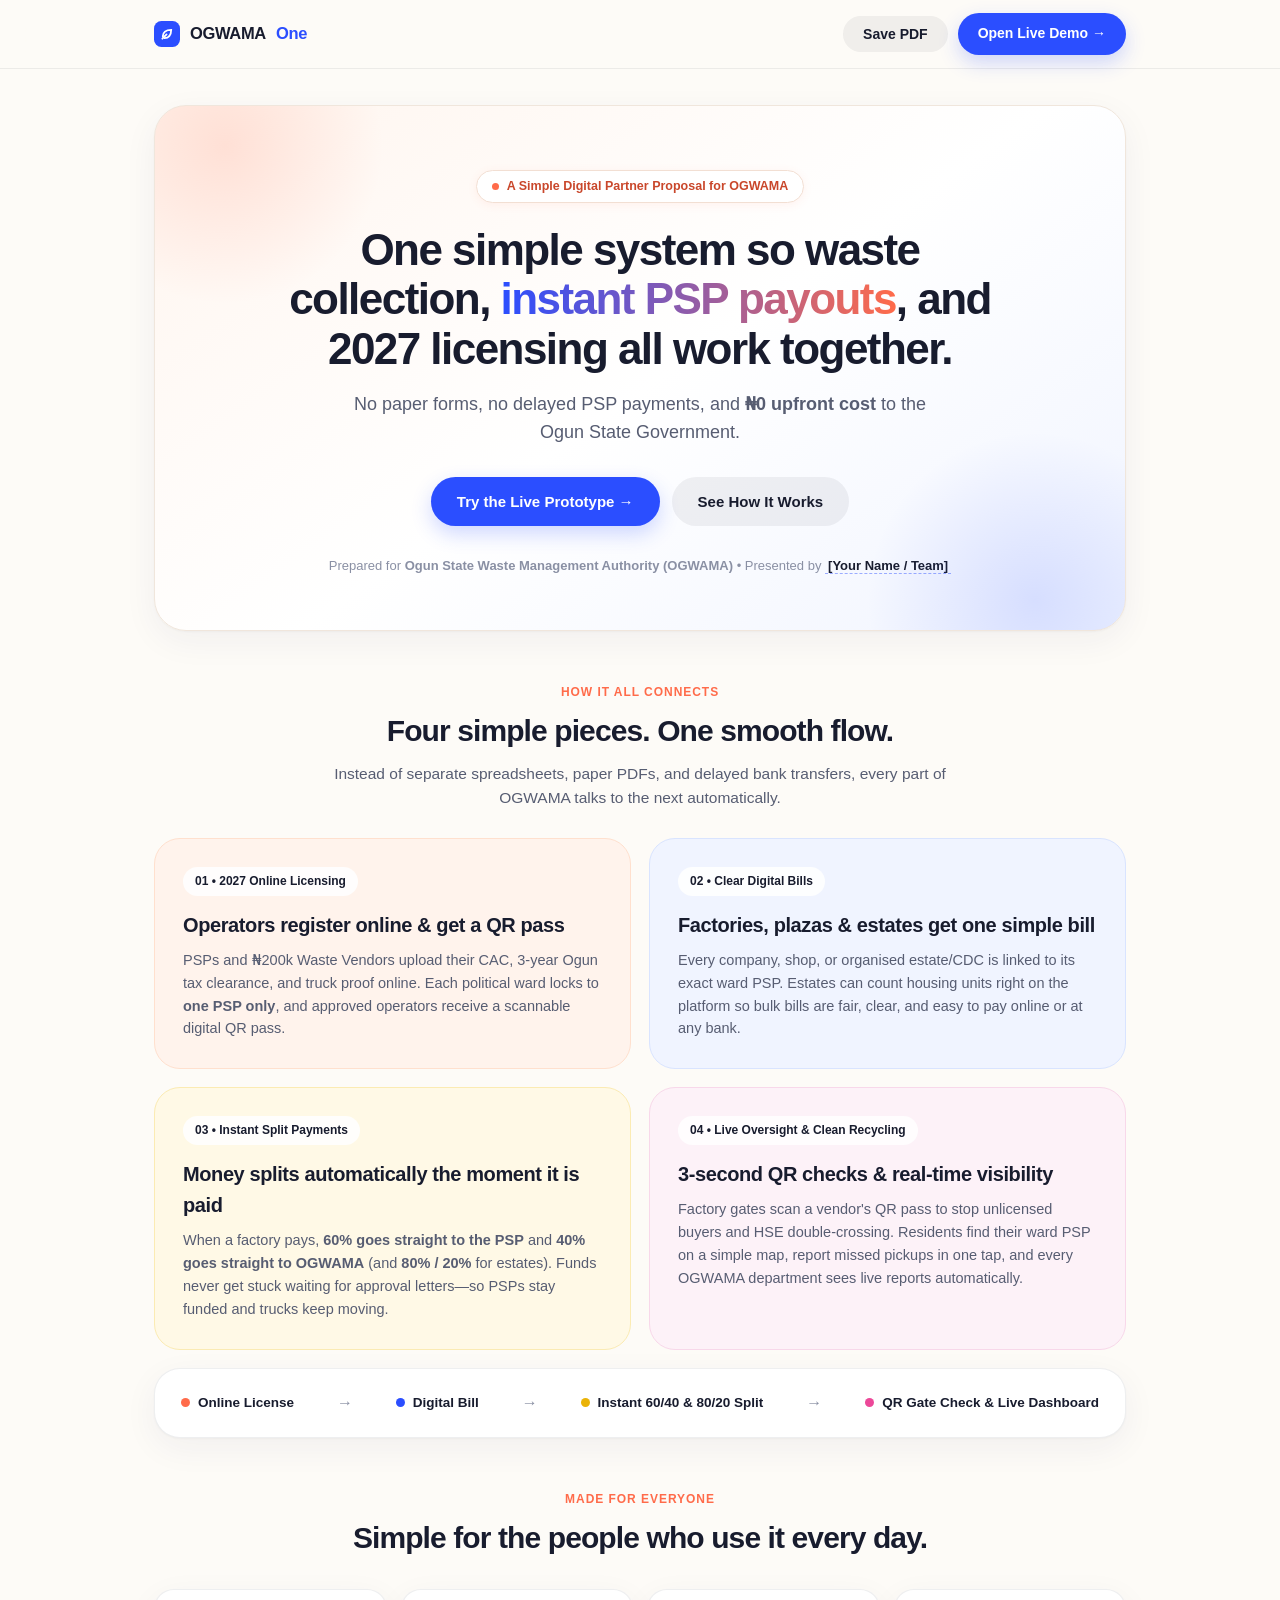
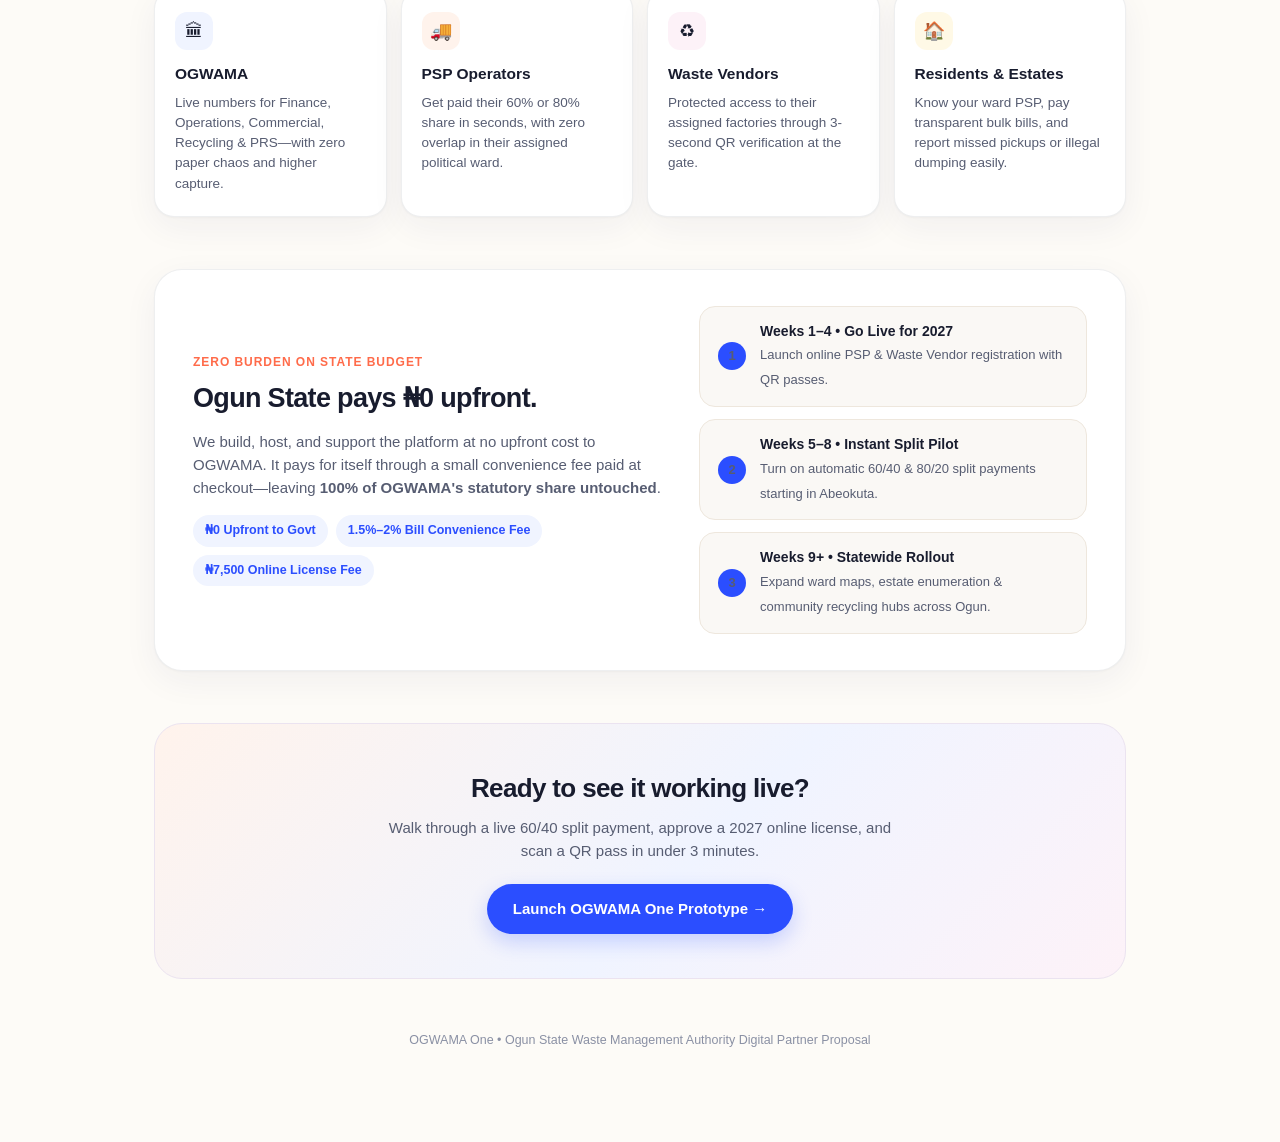
==== proposal/OGWAMA-Digital-Transformation-Proposal.html @ 299106e5 "Initial commit: OGWAMA One proposal website and interactive prototype" ====
<!DOCTYPE html>
<html lang="en">
<head>
  <meta charset="UTF-8" />
  <meta name="viewport" content="width=device-width, initial-scale=1.0" />
  <title>OGWAMA One — A Simpler Way Forward</title>
  <style>
    :root {
      --bg: #fdfbf7;
      --surface: #ffffff;
      --ink: #181c2e;
      --ink-2: #575d72;
      --ink-3: #8a90a4;
      --primary: #2b4eff;
      --primary-hover: #1e3ce0;
      --coral: #ff6b4a;
      --peach-bg: #fff3ec;
      --peach-border: #ffe0ce;
      --indigo-bg: #f0f4ff;
      --indigo-border: #d9e4ff;
      --honey-bg: #fff9e6;
      --honey-border: #fbebb3;
      --blush-bg: #fdf2f8;
      --blush-border: #f8d8ea;
      --hairline: rgba(24, 28, 46, 0.07);
      --radius-xl: 26px;
      --radius-lg: 20px;
      --radius-pill: 999px;
      --shadow-soft: 0 10px 34px rgba(30, 41, 82, 0.055), 0 1px 2px rgba(24, 28, 46, 0.03);
    }

    * { box-sizing: border-box; margin: 0; padding: 0; }
    html { scroll-behavior: smooth; }

    body {
      font-family: -apple-system, BlinkMacSystemFont, "SF Pro Display", "SF Pro Text", "Segoe UI", Roboto, Helvetica, Arial, sans-serif;
      background: var(--bg);
      color: var(--ink);
      line-height: 1.55;
      -webkit-font-smoothing: antialiased;
    }

    /* LIGHT GLASS TOP BAR */
    .topbar {
      position: sticky;
      top: 0;
      z-index: 40;
      background: rgba(253, 251, 247, 0.84);
      backdrop-filter: saturate(180%) blur(18px);
      -webkit-backdrop-filter: saturate(180%) blur(18px);
      border-bottom: 1px solid var(--hairline);
    }
    .topbar-inner {
      max-width: 1020px;
      margin: 0 auto;
      padding: 13px 24px;
      display: flex;
      align-items: center;
      justify-content: space-between;
      gap: 14px;
    }
    .brand {
      display: inline-flex;
      align-items: center;
      gap: 10px;
      text-decoration: none;
      color: var(--ink);
      font-weight: 700;
      font-size: 16.5px;
      letter-spacing: -0.02em;
    }
    .brand span { color: var(--primary); font-weight: 600; }
    .top-actions { display: flex; align-items: center; gap: 10px; }

    .btn {
      display: inline-flex;
      align-items: center;
      justify-content: center;
      gap: 8px;
      border: none;
      border-radius: var(--radius-pill);
      padding: 10px 20px;
      font-family: inherit;
      font-size: 14px;
      font-weight: 600;
      text-decoration: none;
      cursor: pointer;
      transition: transform 0.14s ease, background 0.15s ease, box-shadow 0.15s ease;
    }
    .btn:hover { transform: translateY(-1px); }
    .btn-primary {
      background: var(--primary);
      color: #fff;
      box-shadow: 0 8px 20px rgba(43, 78, 255, 0.22);
    }
    .btn-primary:hover { background: var(--primary-hover); }
    .btn-soft {
      background: rgba(24, 28, 46, 0.06);
      color: var(--ink);
    }
    .btn-soft:hover { background: rgba(24, 28, 46, 0.11); }
    .btn-lg { padding: 13px 26px; font-size: 15px; }

    /* MAIN WRAP */
    .wrap {
      max-width: 1020px;
      margin: 0 auto;
      padding: 36px 24px 80px;
      display: flex;
      flex-direction: column;
      gap: 52px;
    }

    /* WELCOMING WARM HERO */
    .hero {
      position: relative;
      background: linear-gradient(145deg, #fff5ee 0%, #ffffff 52%, #f0f4ff 100%);
      border: 1px solid #f0e6dc;
      border-radius: 32px;
      padding: 64px 52px 54px;
      text-align: center;
      overflow: hidden;
      box-shadow: var(--shadow-soft);
    }
    .hero::before, .hero::after {
      content: "";
      position: absolute;
      border-radius: 50%;
      pointer-events: none;
    }
    .hero::before {
      width: 320px; height: 320px;
      top: -120px; left: -90px;
      background: radial-gradient(circle, rgba(255, 107, 74, 0.16), transparent 70%);
    }
    .hero::after {
      width: 340px; height: 340px;
      bottom: -140px; right: -80px;
      background: radial-gradient(circle, rgba(43, 78, 255, 0.14), transparent 70%);
    }

    .welcome-pill {
      display: inline-flex;
      align-items: center;
      gap: 8px;
      background: #ffffff;
      border: 1px solid #f2dfd3;
      color: #c9472b;
      font-size: 12.5px;
      font-weight: 600;
      padding: 6px 15px;
      border-radius: var(--radius-pill);
      margin-bottom: 22px;
      box-shadow: 0 2px 10px rgba(255, 107, 74, 0.08);
    }
    .welcome-dot {
      width: 7px; height: 7px; border-radius: 50%; background: var(--coral);
    }

    .hero h1 {
      font-size: 44px;
      line-height: 1.12;
      font-weight: 700;
      letter-spacing: -0.035em;
      max-width: 720px;
      margin: 0 auto 18px;
      color: var(--ink);
    }
    .hero h1 em {
      font-style: normal;
      background: linear-gradient(90deg, #2b4eff, #ff6b4a);
      -webkit-background-clip: text;
      background-clip: text;
      color: transparent;
    }
    .hero-sub {
      font-size: 18px;
      color: var(--ink-2);
      max-width: 600px;
      margin: 0 auto 30px;
      line-height: 1.55;
    }
    .hero-cta {
      display: flex;
      justify-content: center;
      gap: 12px;
      flex-wrap: wrap;
      margin-bottom: 30px;
    }
    .hero-note {
      font-size: 13px;
      color: var(--ink-3);
    }
    .editable {
      color: var(--ink);
      font-weight: 600;
      border-bottom: 1px dashed rgba(43, 78, 255, 0.45);
      padding: 0 3px;
      cursor: text;
    }

    /* SECTION HEADERS */
    .sec-head {
      text-align: center;
      max-width: 620px;
      margin: 0 auto 28px;
    }
    .sec-kicker {
      font-size: 12px;
      font-weight: 700;
      text-transform: uppercase;
      letter-spacing: 0.08em;
      color: var(--coral);
      margin-bottom: 6px;
    }
    .sec-head h2 {
      font-size: 30px;
      font-weight: 700;
      letter-spacing: -0.03em;
      color: var(--ink);
      margin-bottom: 8px;
    }
    .sec-head p {
      font-size: 15.5px;
      color: var(--ink-2);
    }

    /* 4-STEP CONNECTED STORY */
    .story-grid {
      display: grid;
      grid-template-columns: repeat(2, 1fr);
      gap: 18px;
    }
    .story-card {
      border-radius: var(--radius-xl);
      padding: 28px;
      border: 1px solid transparent;
      transition: transform 0.18s ease, box-shadow 0.18s ease;
    }
    .story-card:hover {
      transform: translateY(-3px);
      box-shadow: var(--shadow-soft);
    }
    .story-card.peach { background: var(--peach-bg); border-color: var(--peach-border); }
    .story-card.indigo { background: var(--indigo-bg); border-color: var(--indigo-border); }
    .story-card.honey { background: var(--honey-bg); border-color: var(--honey-border); }
    .story-card.blush { background: var(--blush-bg); border-color: var(--blush-border); }

    .step-badge {
      display: inline-flex;
      align-items: center;
      gap: 8px;
      background: rgba(255, 255, 255, 0.88);
      padding: 5px 12px;
      border-radius: var(--radius-pill);
      font-size: 12px;
      font-weight: 700;
      color: var(--ink);
      margin-bottom: 14px;
    }
    .story-card h3 {
      font-size: 20px;
      font-weight: 700;
      letter-spacing: -0.02em;
      margin-bottom: 8px;
      color: var(--ink);
    }
    .story-card p {
      font-size: 14.5px;
      color: var(--ink-2);
      line-height: 1.58;
    }

    /* CONNECTED LOOP STRIP */
    .loop-strip {
      background: var(--surface);
      border: 1px solid var(--hairline);
      border-radius: var(--radius-xl);
      padding: 22px 26px;
      box-shadow: var(--shadow-soft);
      display: flex;
      align-items: center;
      justify-content: space-between;
      gap: 12px;
      flex-wrap: wrap;
      margin-top: 18px;
    }
    .loop-node {
      font-size: 13.5px;
      font-weight: 600;
      color: var(--ink);
      display: inline-flex;
      align-items: center;
      gap: 8px;
    }
    .loop-dot {
      width: 9px; height: 9px; border-radius: 50%;
    }
    .loop-arrow { color: var(--ink-3); font-weight: 700; }

    /* EVERYONE WINS */
    .win-grid {
      display: grid;
      grid-template-columns: repeat(4, 1fr);
      gap: 14px;
    }
    .win-card {
      background: var(--surface);
      border: 1px solid var(--hairline);
      border-radius: var(--radius-lg);
      padding: 22px 20px;
      box-shadow: var(--shadow-soft);
    }
    .win-icon {
      width: 38px;
      height: 38px;
      border-radius: 12px;
      display: inline-flex;
      align-items: center;
      justify-content: center;
      margin-bottom: 12px;
      font-size: 18px;
    }
    .win-card h4 {
      font-size: 15.5px;
      font-weight: 700;
      margin-bottom: 6px;
      color: var(--ink);
    }
    .win-card p {
      font-size: 13.5px;
      color: var(--ink-2);
      line-height: 1.5;
    }

    /* ZERO COST + SIMPLE START */
    .funding-box {
      background: var(--surface);
      border: 1px solid var(--hairline);
      border-radius: 28px;
      padding: 36px 38px;
      box-shadow: var(--shadow-soft);
      display: grid;
      grid-template-columns: 1.1fr 0.9fr;
      gap: 32px;
      align-items: center;
    }
    .funding-box h2 {
      font-size: 27px;
      font-weight: 700;
      letter-spacing: -0.025em;
      margin-bottom: 10px;
    }
    .funding-box p {
      font-size: 15px;
      color: var(--ink-2);
      margin-bottom: 16px;
    }
    .mini-pills {
      display: flex;
      flex-wrap: wrap;
      gap: 8px;
    }
    .mini-pill {
      background: var(--indigo-bg);
      color: var(--primary);
      font-size: 12.5px;
      font-weight: 600;
      padding: 6px 12px;
      border-radius: var(--radius-pill);
    }

    .steps-stack {
      display: flex;
      flex-direction: column;
      gap: 12px;
    }
    .start-row {
      background: #faf8f5;
      border: 1px solid #eee7dd;
      border-radius: 16px;
      padding: 14px 18px;
      display: flex;
      align-items: center;
      gap: 14px;
    }
    .start-num {
      width: 28px; height: 28px;
      border-radius: 50%;
      background: var(--primary);
      color: #fff;
      font-size: 12.5px;
      font-weight: 700;
      display: inline-flex;
      align-items: center;
      justify-content: center;
      flex-shrink: 0;
    }
    .start-row strong { display: block; font-size: 14px; color: var(--ink); }
    .start-row span { font-size: 13px; color: var(--ink-2); }

    /* WARM CLOSING CTA */
    .closing {
      text-align: center;
      background: linear-gradient(135deg, #fff3ec 0%, #f0f4ff 55%, #fdf2f8 100%);
      border: 1px solid #ebe3f0;
      border-radius: 28px;
      padding: 44px 32px;
    }
    .closing h2 {
      font-size: 26px;
      font-weight: 700;
      letter-spacing: -0.025em;
      margin-bottom: 8px;
    }
    .closing p {
      font-size: 15px;
      color: var(--ink-2);
      max-width: 520px;
      margin: 0 auto 22px;
    }

    .footer {
      text-align: center;
      font-size: 12.5px;
      color: var(--ink-3);
      padding-bottom: 12px;
    }

    @media (max-width: 860px) {
      .hero { padding: 44px 24px; }
      .hero h1 { font-size: 32px; }
      .story-grid, .win-grid, .funding-box { grid-template-columns: 1fr; }
      .loop-strip { justify-content: center; }
    }

    @media print {
      .topbar, .hero-cta, .closing .btn { display: none !important; }
      body { background: #fff; }
      .wrap { padding: 12px; gap: 24px; }
      .hero, .story-card, .closing, .start-row, .mini-pill {
        -webkit-print-color-adjust: exact;
        print-color-adjust: exact;
      }
    }
  </style>
</head>
<body>

  <!-- LIGHT MINIMAL NAV -->
  <header class="topbar">
    <div class="topbar-inner">
      <a href="#top" class="brand">
        <svg width="26" height="26" viewBox="0 0 28 28" fill="none" aria-hidden="true">
          <rect width="28" height="28" rx="8" fill="#2B4EFF"/>
          <path d="M9.5 16.5C9.5 12.6 12.6 9.5 18.5 9.5C18.5 15.4 15.4 18.5 11.5 18.5" stroke="#fff" stroke-width="2" stroke-linecap="round"/>
          <path d="M9 19L13.5 14.5" stroke="#fff" stroke-width="2" stroke-linecap="round"/>
        </svg>
        OGWAMA <span>One</span>
      </a>
      <div class="top-actions">
        <button class="btn btn-soft" onclick="window.print()">Save PDF</button>
        <a class="btn btn-primary" href="../prototype/index.html">Open Live Demo &rarr;</a>
      </div>
    </div>
  </header>

  <main class="wrap" id="top">

    <!-- 1. WARM WELCOMING HERO -->
    <section class="hero">
      <div class="welcome-pill">
        <span class="welcome-dot"></span>
        A Simple Digital Partner Proposal for OGWAMA
      </div>
      <h1>One simple system so waste collection, <em>instant PSP payouts</em>, and 2027 licensing all work together.</h1>
      <p class="hero-sub">
        No paper forms, no delayed PSP payments, and <strong>&#8358;0 upfront cost</strong> to the Ogun State Government.
      </p>
      <div class="hero-cta">
        <a class="btn btn-primary btn-lg" href="../prototype/index.html">Try the Live Prototype &rarr;</a>
        <a class="btn btn-soft btn-lg" href="#how-it-works">See How It Works</a>
      </div>
      <div class="hero-note">
        Prepared for <strong>Ogun State Waste Management Authority (OGWAMA)</strong> &bull;
        Presented by <span contenteditable="true" class="editable">[Your Name / Team]</span>
      </div>
    </section>

    <!-- 2. HOW EVERYTHING WORKS TOGETHER -->
    <section id="how-it-works">
      <div class="sec-head">
        <div class="sec-kicker">How It All Connects</div>
        <h2>Four simple pieces. One smooth flow.</h2>
        <p>Instead of separate spreadsheets, paper PDFs, and delayed bank transfers, every part of OGWAMA talks to the next automatically.</p>
      </div>

      <div class="story-grid">
        <div class="story-card peach">
          <div class="step-badge">01 &bull; 2027 Online Licensing</div>
          <h3>Operators register online &amp; get a QR pass</h3>
          <p>
            PSPs and &#8358;200k Waste Vendors upload their CAC, 3-year Ogun tax clearance, and truck proof online. Each political ward locks to <strong>one PSP only</strong>, and approved operators receive a scannable digital QR pass.
          </p>
        </div>

        <div class="story-card indigo">
          <div class="step-badge">02 &bull; Clear Digital Bills</div>
          <h3>Factories, plazas &amp; estates get one simple bill</h3>
          <p>
            Every company, shop, or organised estate/CDC is linked to its exact ward PSP. Estates can count housing units right on the platform so bulk bills are fair, clear, and easy to pay online or at any bank.
          </p>
        </div>

        <div class="story-card honey">
          <div class="step-badge">03 &bull; Instant Split Payments</div>
          <h3>Money splits automatically the moment it is paid</h3>
          <p>
            When a factory pays, <strong>60% goes straight to the PSP</strong> and <strong>40% goes straight to OGWAMA</strong> (and <strong>80% / 20%</strong> for estates). Funds never get stuck waiting for approval letters—so PSPs stay funded and trucks keep moving.
          </p>
        </div>

        <div class="story-card blush">
          <div class="step-badge">04 &bull; Live Oversight &amp; Clean Recycling</div>
          <h3>3-second QR checks &amp; real-time visibility</h3>
          <p>
            Factory gates scan a vendor's QR pass to stop unlicensed buyers and HSE double-crossing. Residents find their ward PSP on a simple map, report missed pickups in one tap, and every OGWAMA department sees live reports automatically.
          </p>
        </div>
      </div>

      <div class="loop-strip" aria-label="Connected workflow summary">
        <span class="loop-node"><i class="loop-dot" style="background:#ff6b4a"></i>Online License</span>
        <span class="loop-arrow">&rarr;</span>
        <span class="loop-node"><i class="loop-dot" style="background:#2b4eff"></i>Digital Bill</span>
        <span class="loop-arrow">&rarr;</span>
        <span class="loop-node"><i class="loop-dot" style="background:#eab308"></i>Instant 60/40 &amp; 80/20 Split</span>
        <span class="loop-arrow">&rarr;</span>
        <span class="loop-node"><i class="loop-dot" style="background:#ec4899"></i>QR Gate Check &amp; Live Dashboard</span>
      </div>
    </section>

    <!-- 3. WHY EVERYONE WINS -->
    <section>
      <div class="sec-head">
        <div class="sec-kicker">Made for Everyone</div>
        <h2>Simple for the people who use it every day.</h2>
      </div>

      <div class="win-grid">
        <div class="win-card">
          <div class="win-icon" style="background:var(--indigo-bg)">&#127963;</div>
          <h4>OGWAMA</h4>
          <p>Live numbers for Finance, Operations, Commercial, Recycling &amp; PRS—with zero paper chaos and higher capture.</p>
        </div>
        <div class="win-card">
          <div class="win-icon" style="background:var(--peach-bg)">&#128666;</div>
          <h4>PSP Operators</h4>
          <p>Get paid their 60% or 80% share in seconds, with zero overlap in their assigned political ward.</p>
        </div>
        <div class="win-card">
          <div class="win-icon" style="background:var(--blush-bg)">&#9851;</div>
          <h4>Waste Vendors</h4>
          <p>Protected access to their assigned factories through 3-second QR verification at the gate.</p>
        </div>
        <div class="win-card">
          <div class="win-icon" style="background:var(--honey-bg)">&#127968;</div>
          <h4>Residents &amp; Estates</h4>
          <p>Know your ward PSP, pay transparent bulk bills, and report missed pickups or illegal dumping easily.</p>
        </div>
      </div>
    </section>

    <!-- 4. ZERO COST + EASY START -->
    <section class="funding-box">
      <div>
        <div class="sec-kicker" style="text-align:left">Zero Burden on State Budget</div>
        <h2>Ogun State pays &#8358;0 upfront.</h2>
        <p>
          We build, host, and support the platform at no upfront cost to OGWAMA. It pays for itself through a small convenience fee paid at checkout—leaving <strong>100% of OGWAMA's statutory share untouched</strong>.
        </p>
        <div class="mini-pills">
          <span class="mini-pill">&#8358;0 Upfront to Govt</span>
          <span class="mini-pill">1.5%–2% Bill Convenience Fee</span>
          <span class="mini-pill">&#8358;7,500 Online License Fee</span>
        </div>
      </div>

      <div class="steps-stack">
        <div class="start-row">
          <span class="start-num">1</span>
          <div>
            <strong>Weeks 1–4 &bull; Go Live for 2027</strong>
            <span>Launch online PSP &amp; Waste Vendor registration with QR passes.</span>
          </div>
        </div>
        <div class="start-row">
          <span class="start-num">2</span>
          <div>
            <strong>Weeks 5–8 &bull; Instant Split Pilot</strong>
            <span>Turn on automatic 60/40 &amp; 80/20 split payments starting in Abeokuta.</span>
          </div>
        </div>
        <div class="start-row">
          <span class="start-num">3</span>
          <div>
            <strong>Weeks 9+ &bull; Statewide Rollout</strong>
            <span>Expand ward maps, estate enumeration &amp; community recycling hubs across Ogun.</span>
          </div>
        </div>
      </div>
    </section>

    <!-- WARM CLOSING -->
    <section class="closing">
      <h2>Ready to see it working live?</h2>
      <p>Walk through a live 60/40 split payment, approve a 2027 online license, and scan a QR pass in under 3 minutes.</p>
      <a class="btn btn-primary btn-lg" href="../prototype/index.html">Launch OGWAMA One Prototype &rarr;</a>
    </section>

    <div class="footer">
      OGWAMA One &bull; Ogun State Waste Management Authority Digital Partner Proposal
    </div>

  </main>
</body>
</html>
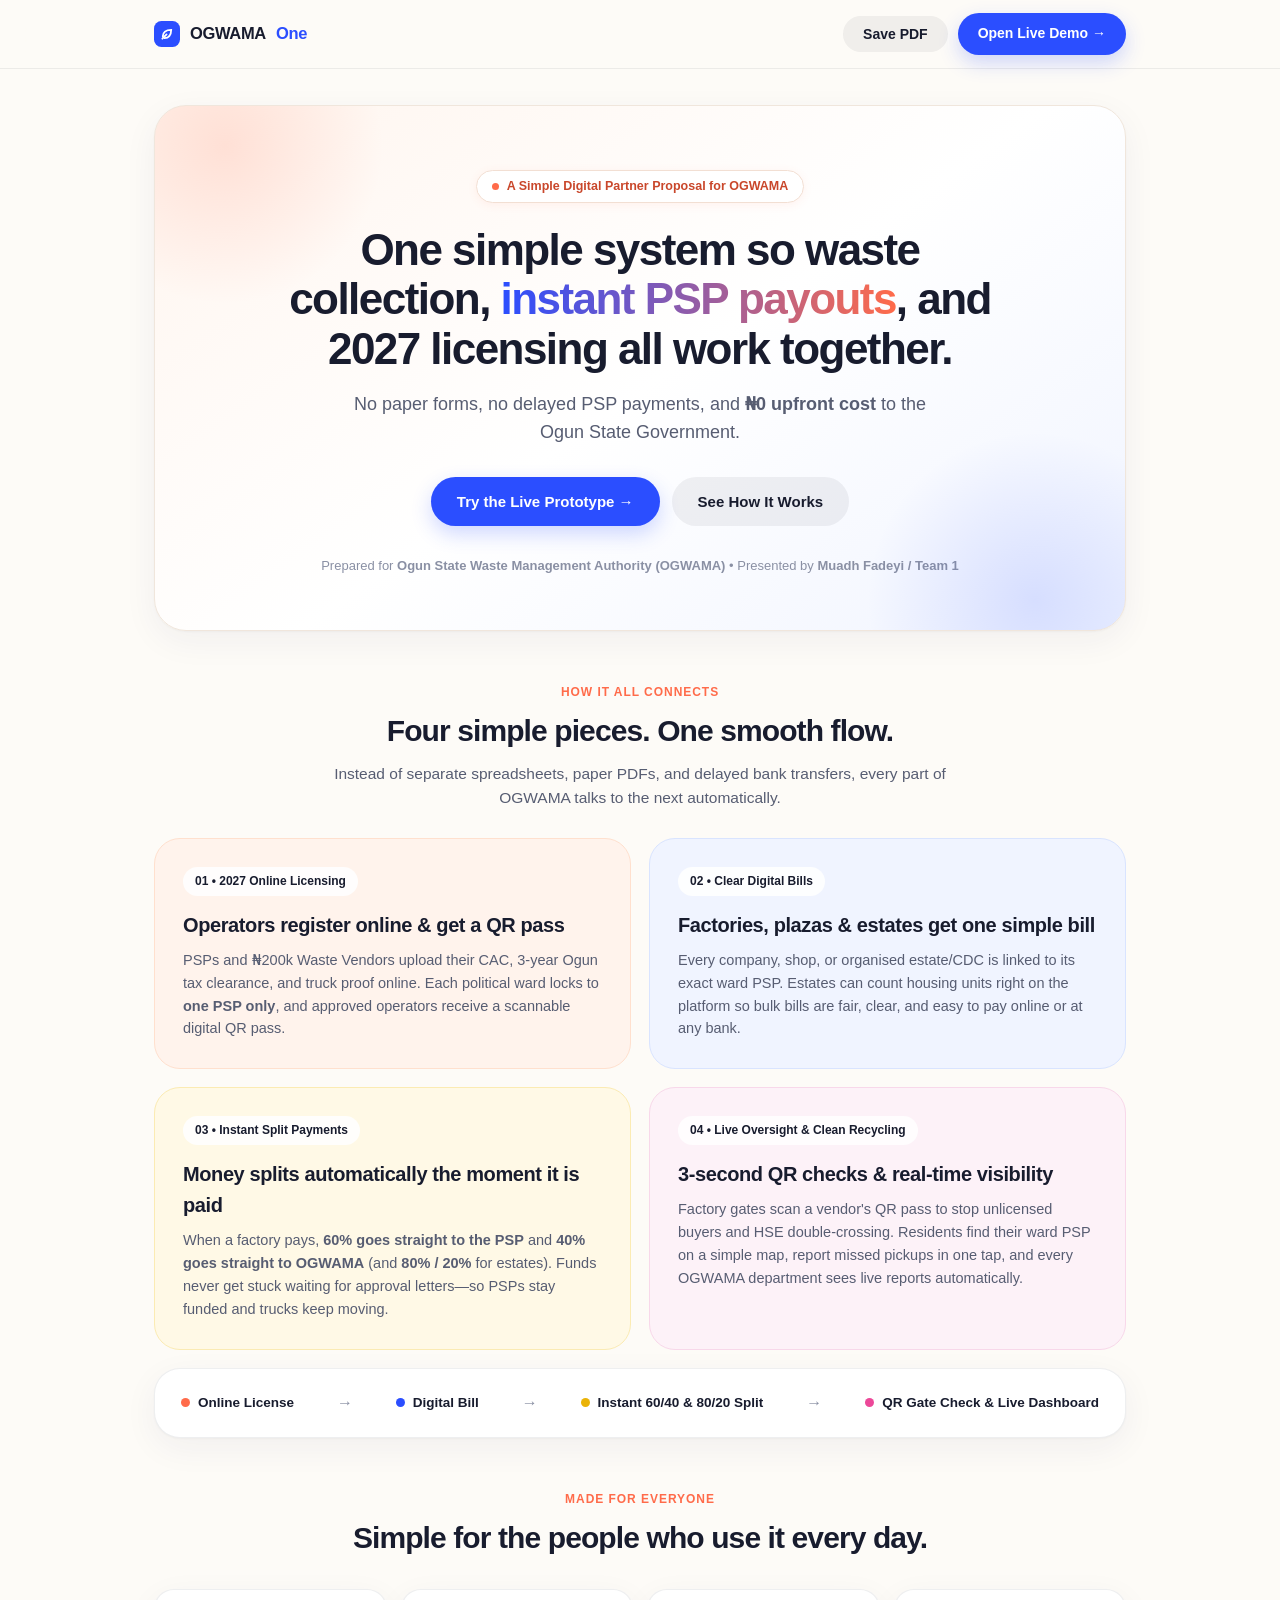
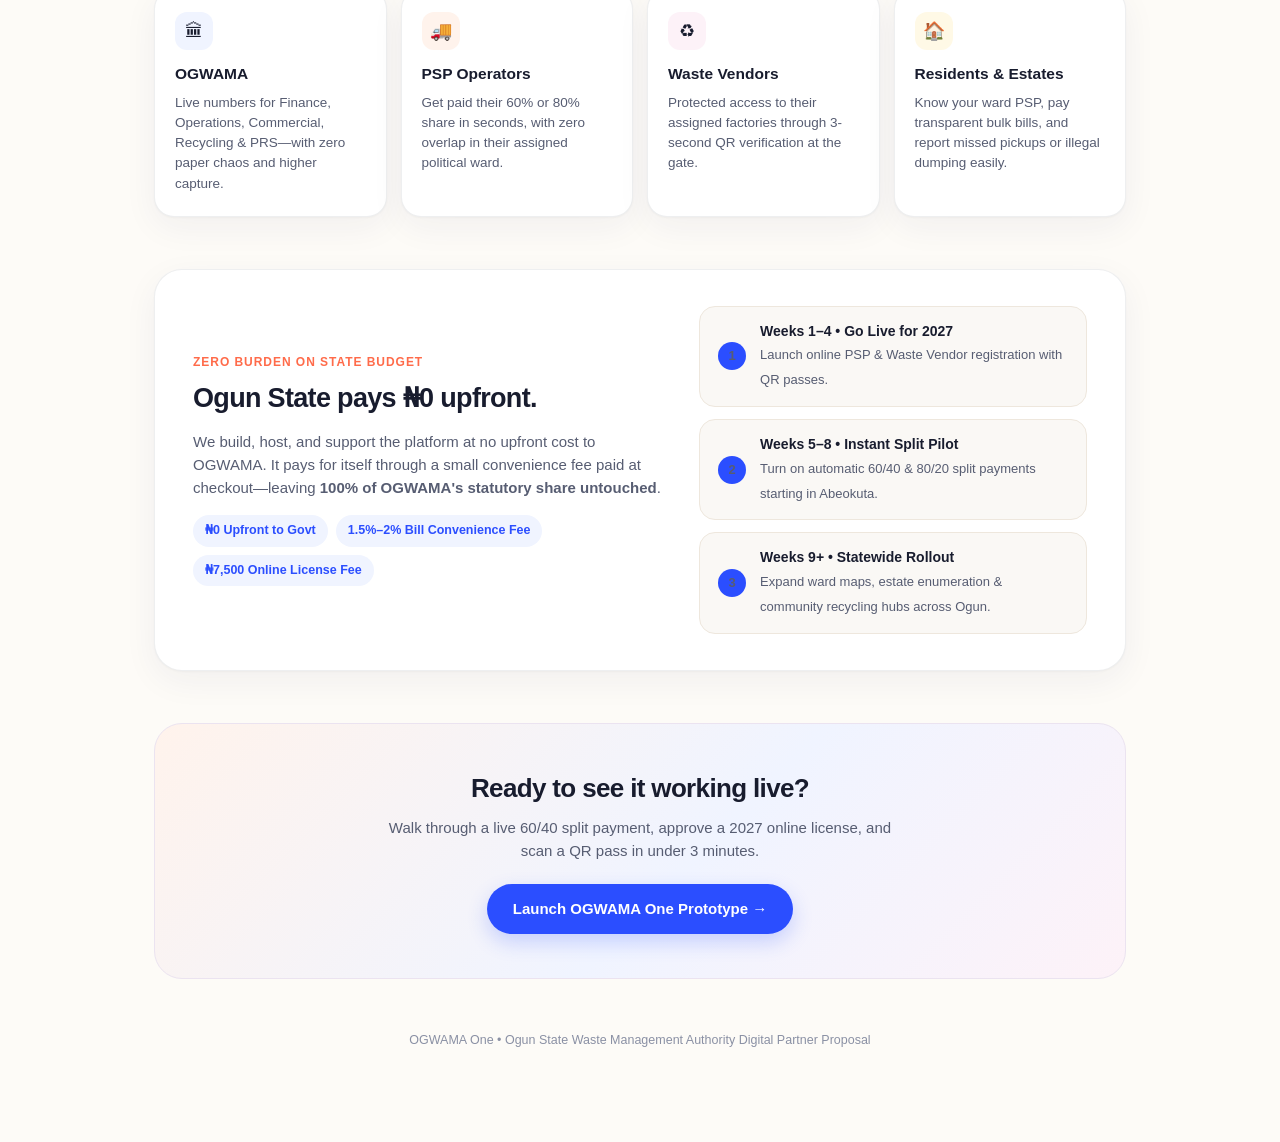
==== commit f8b9e33f: "Set presenter name to Muadh Fadeyi / Team 1" ====
--- a/proposal/OGWAMA-Digital-Transformation-Proposal.html
+++ b/proposal/OGWAMA-Digital-Transformation-Proposal.html
@@ -483,7 +483,7 @@
       </div>
       <div class="hero-note">
         Prepared for <strong>Ogun State Waste Management Authority (OGWAMA)</strong> &bull;
-        Presented by <span contenteditable="true" class="editable">[Your Name / Team]</span>
+        Presented by <strong>Muadh Fadeyi / Team 1</strong>
       </div>
     </section>
 
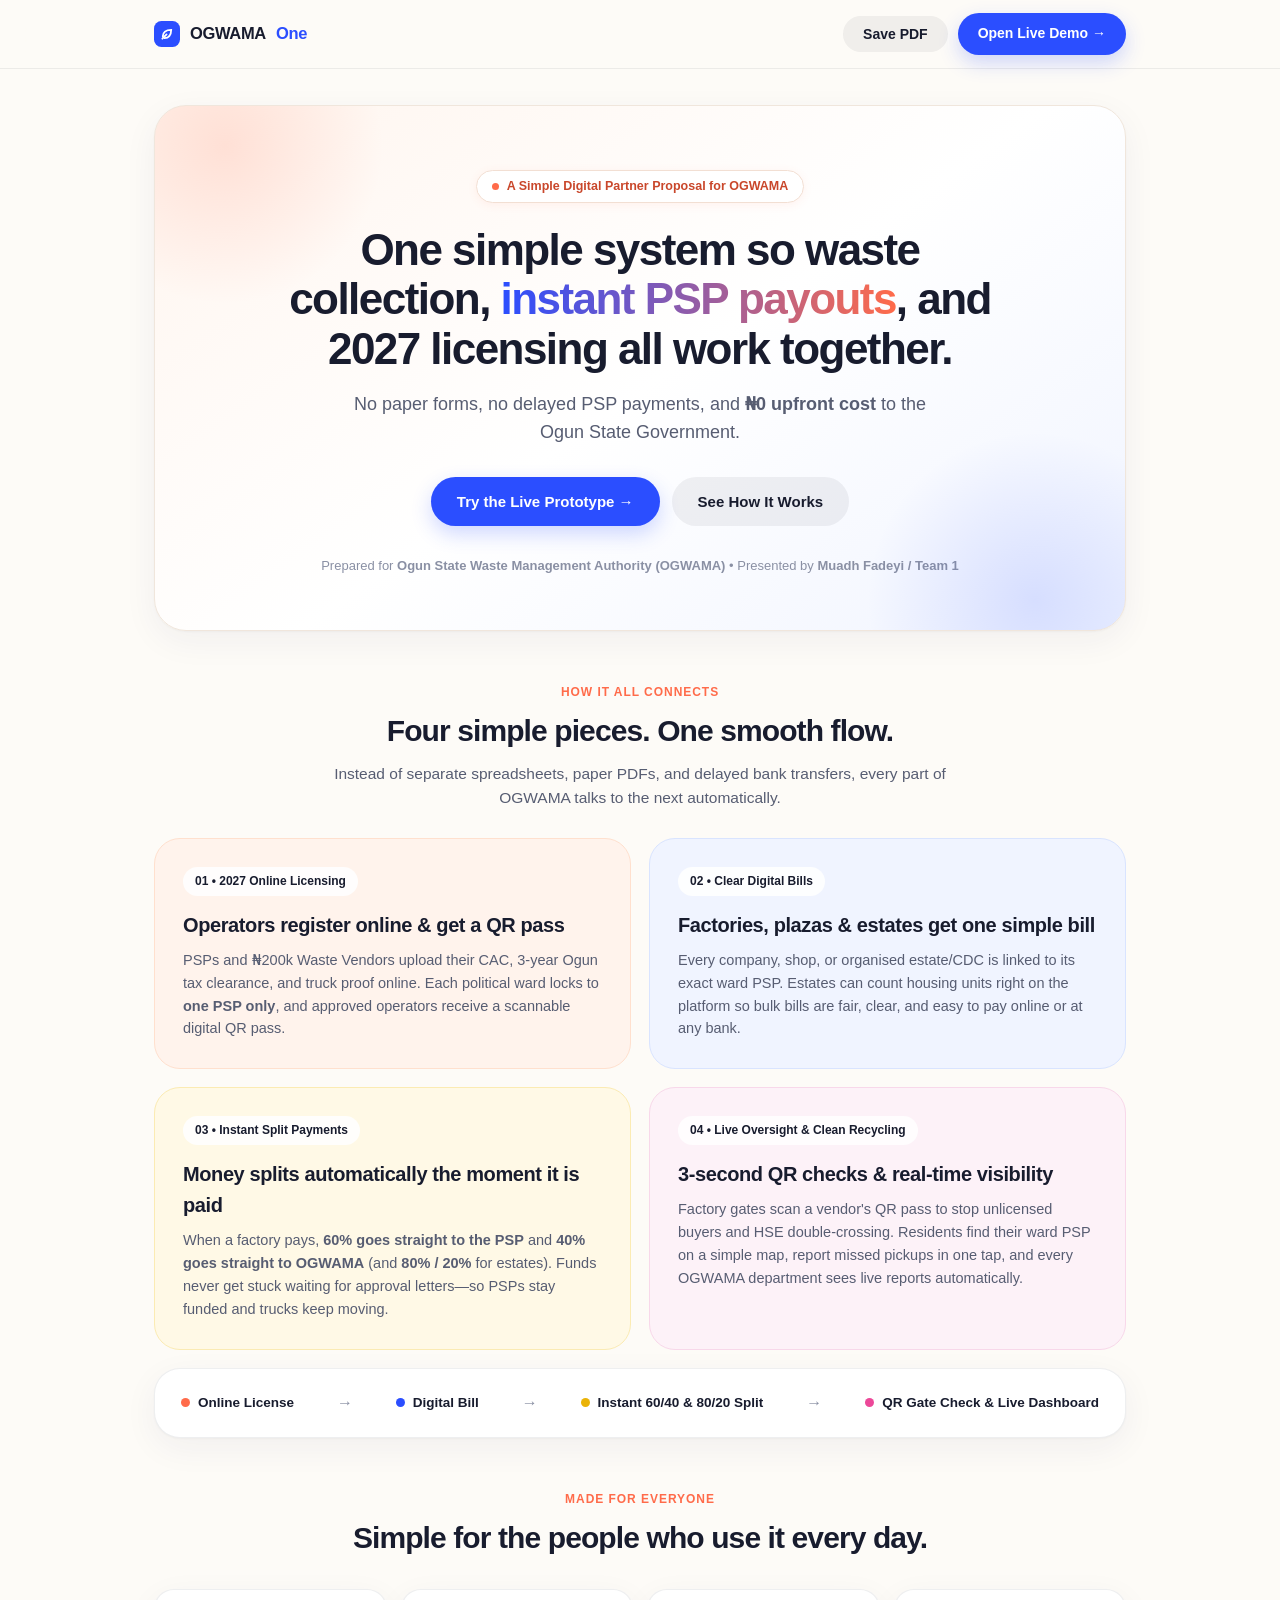
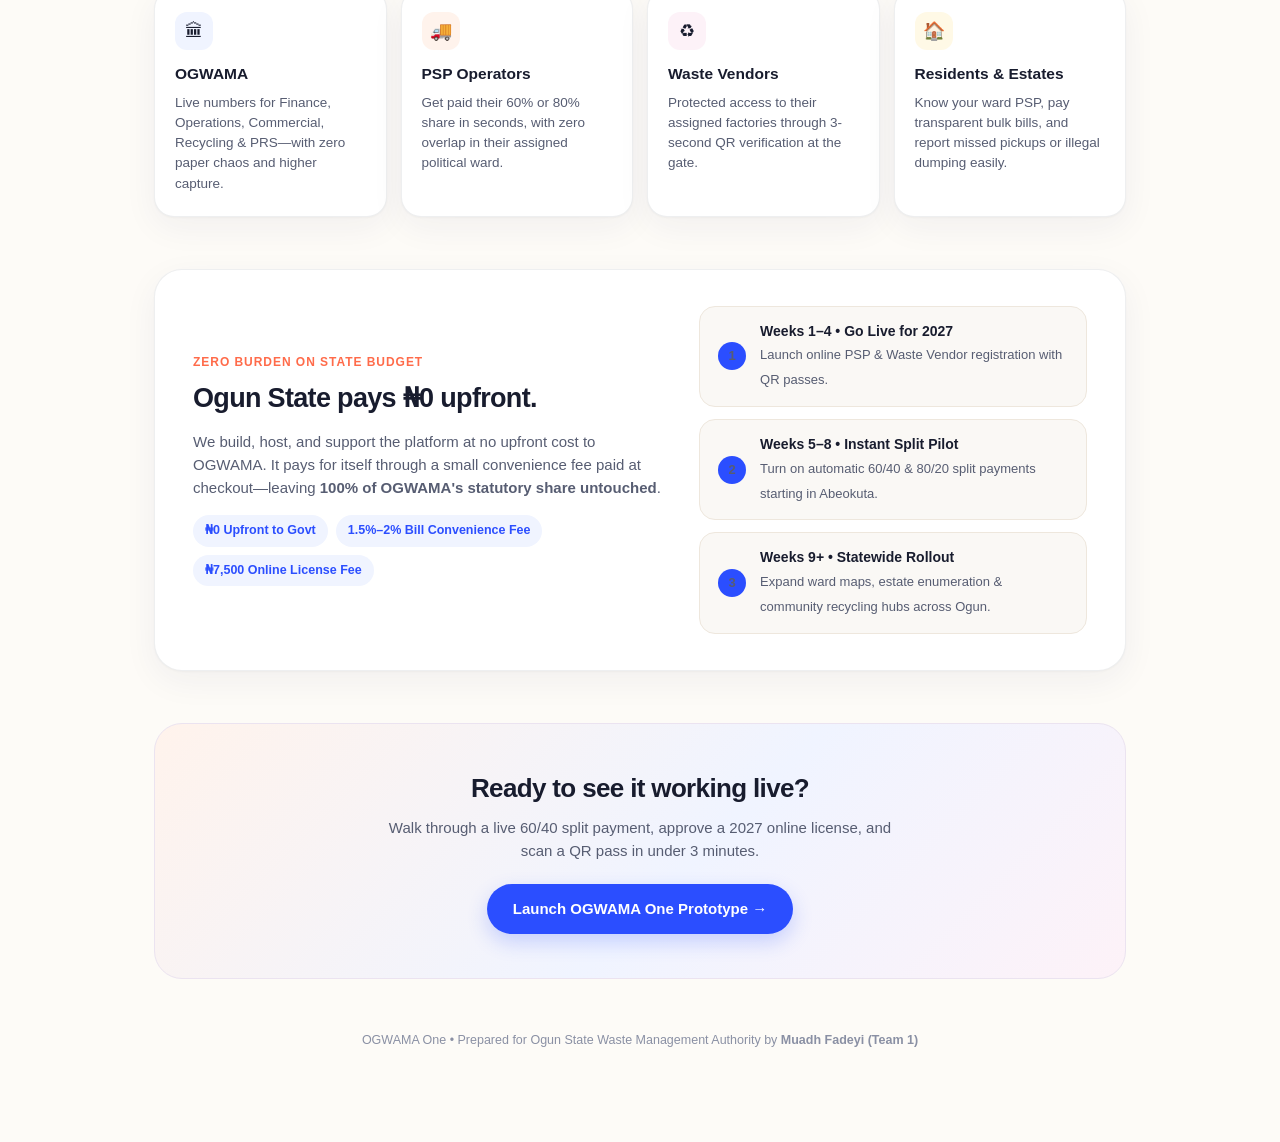
==== commit c58446a1: "Add Muadh Fadeyi (Team 1) to PDF title, footer, and print layout" ====
--- a/proposal/OGWAMA-Digital-Transformation-Proposal.html
+++ b/proposal/OGWAMA-Digital-Transformation-Proposal.html
@@ -3,7 +3,7 @@
 <head>
   <meta charset="UTF-8" />
   <meta name="viewport" content="width=device-width, initial-scale=1.0" />
-  <title>OGWAMA One — A Simpler Way Forward</title>
+  <title>OGWAMA One Proposal — Muadh Fadeyi (Team 1)</title>
   <style>
     :root {
       --bg: #fdfbf7;
@@ -435,10 +435,17 @@
     }
 
     @media print {
+      @page { margin: 12mm; }
       .topbar, .hero-cta, .closing .btn { display: none !important; }
       body { background: #fff; }
-      .wrap { padding: 12px; gap: 24px; }
-      .hero, .story-card, .closing, .start-row, .mini-pill {
+      .wrap { padding: 4px; gap: 22px; }
+      .hero { padding: 34px 30px; }
+      .hero h1 { font-size: 32px; }
+      .hero, .story-card, .win-card, .funding-box, .closing, .loop-strip {
+        break-inside: avoid;
+        page-break-inside: avoid;
+      }
+      .hero, .story-card, .closing, .start-row, .mini-pill, .win-icon, .welcome-pill {
         -webkit-print-color-adjust: exact;
         print-color-adjust: exact;
       }
@@ -619,7 +626,7 @@
     </section>
 
     <div class="footer">
-      OGWAMA One &bull; Ogun State Waste Management Authority Digital Partner Proposal
+      OGWAMA One &bull; Prepared for Ogun State Waste Management Authority by <strong>Muadh Fadeyi (Team 1)</strong>
     </div>
 
   </main>
